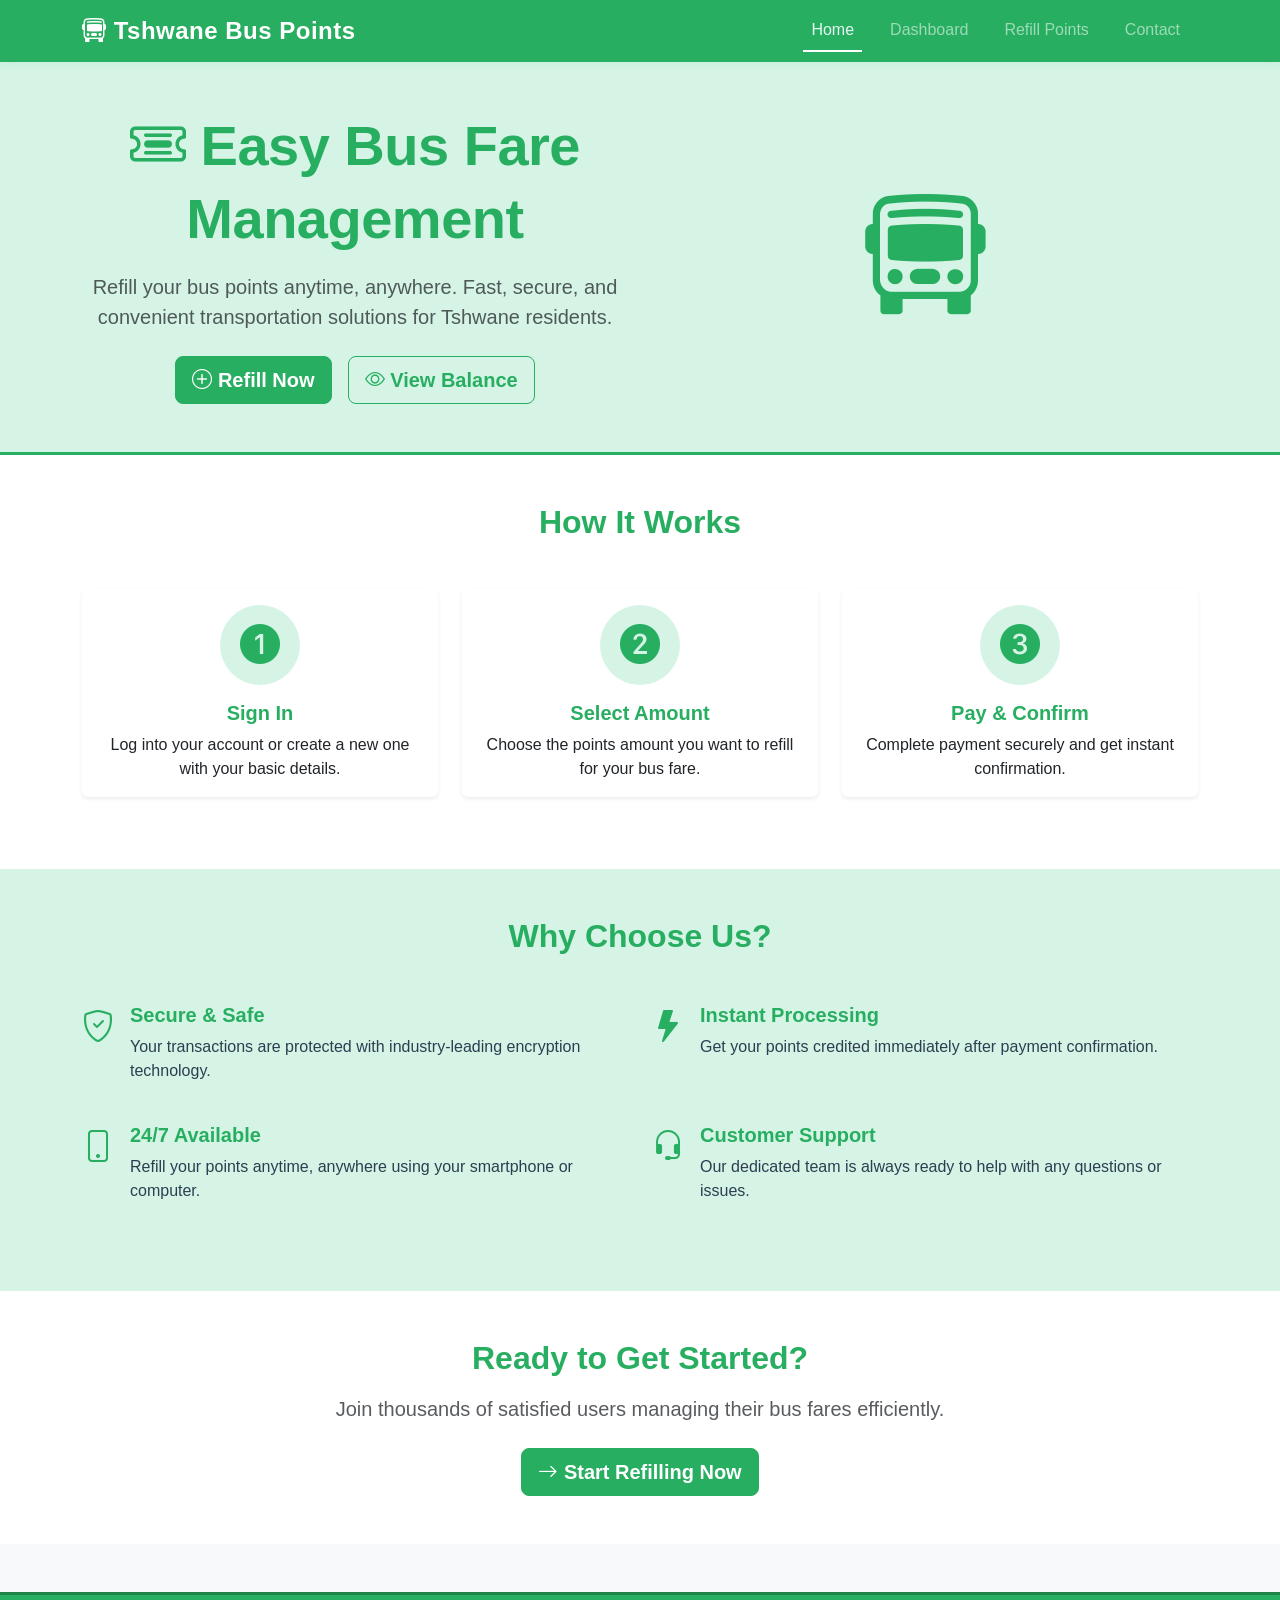
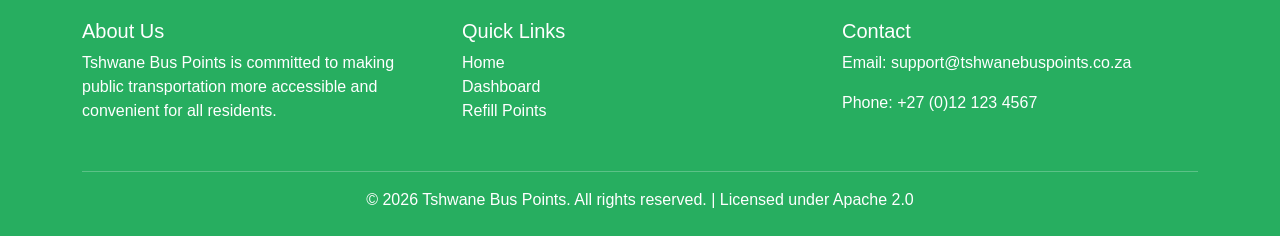
==== index.html @ 4500aa4b "Initial setup: Add dashboard, home, points refill pages with Bootstrap green theme" ====
<!DOCTYPE html>
<html lang="en">
<head>
    <meta charset="UTF-8">
    <meta name="viewport" content="width=device-width, initial-scale=1.0">
    <title>Tshwane Bus Fare Points - Home</title>
    <link href="https://cdn.jsdelivr.net/npm/bootstrap@5.3.3/dist/css/bootstrap.min.css" rel="stylesheet">
    <link rel="stylesheet" href="https://cdn.jsdelivr.net/npm/bootstrap-icons@1.11.0/font/bootstrap-icons.css">
    <link rel="stylesheet" href="css/style.css">
</head>
<body>
    <!-- Navigation -->
    <nav class="navbar navbar-expand-lg navbar-dark bg-green-primary">
        <div class="container">
            <a class="navbar-brand fw-bold" href="index.html">
                <i class="bi bi-bus-front"></i> Tshwane Bus Points
            </a>
            <button class="navbar-toggler" type="button" data-bs-toggle="collapse" data-bs-target="#navbarNav">
                <span class="navbar-toggler-icon"></span>
            </button>
            <div class="collapse navbar-collapse" id="navbarNav">
                <ul class="navbar-nav ms-auto">
                    <li class="nav-item">
                        <a class="nav-link active" href="index.html">Home</a>
                    </li>
                    <li class="nav-item">
                        <a class="nav-link" href="dashboard.html">Dashboard</a>
                    </li>
                    <li class="nav-item">
                        <a class="nav-link" href="PointsRefill.html">Refill Points</a>
                    </li>
                    <li class="nav-item">
                        <a class="nav-link" href="#contact">Contact</a>
                    </li>
                </ul>
            </div>
        </div>
    </nav>

    <!-- Hero Section -->
    <section class="hero-section bg-green-light text-center py-5">
        <div class="container">
            <div class="row align-items-center">
                <div class="col-md-6">
                    <h1 class="display-4 fw-bold text-green-primary mb-3">
                        <i class="bi bi-ticket-detailed"></i> Easy Bus Fare Management
                    </h1>
                    <p class="lead text-muted mb-4">
                        Refill your bus points anytime, anywhere. Fast, secure, and convenient transportation solutions for Tshwane residents.
                    </p>
                    <div class="d-flex gap-3 justify-content-center">
                        <a href="PointsRefill.html" class="btn btn-green btn-lg">
                            <i class="bi bi-plus-circle"></i> Refill Now
                        </a>
                        <a href="dashboard.html" class="btn btn-outline-green btn-lg">
                            <i class="bi bi-eye"></i> View Balance
                        </a>
                    </div>
                </div>
                <div class="col-md-6">
                    <div class="text-center">
                        <i class="bi bi-bus-front" style="font-size: 120px; color: #27ae60;"></i>
                    </div>
                </div>
            </div>
        </div>
    </section>

    <!-- How It Works -->
    <section class="py-5 bg-white">
        <div class="container">
            <h2 class="text-center text-green-primary fw-bold mb-5">How It Works</h2>
            <div class="row">
                <div class="col-md-4 mb-4">
                    <div class="card border-0 shadow-sm h-100 text-center card-hover">
                        <div class="card-body">
                            <div class="rounded-circle bg-green-light d-inline-flex align-items-center justify-content-center mb-3" style="width: 80px; height: 80px;">
                                <i class="bi bi-1-circle-fill text-green-primary" style="font-size: 40px;"></i>
                            </div>
                            <h5 class="card-title text-green-primary fw-bold">Sign In</h5>
                            <p class="card-text">Log into your account or create a new one with your basic details.</p>
                        </div>
                    </div>
                </div>
                <div class="col-md-4 mb-4">
                    <div class="card border-0 shadow-sm h-100 text-center card-hover">
                        <div class="card-body">
                            <div class="rounded-circle bg-green-light d-inline-flex align-items-center justify-content-center mb-3" style="width: 80px; height: 80px;">
                                <i class="bi bi-2-circle-fill text-green-primary" style="font-size: 40px;"></i>
                            </div>
                            <h5 class="card-title text-green-primary fw-bold">Select Amount</h5>
                            <p class="card-text">Choose the points amount you want to refill for your bus fare.</p>
                        </div>
                    </div>
                </div>
                <div class="col-md-4 mb-4">
                    <div class="card border-0 shadow-sm h-100 text-center card-hover">
                        <div class="card-body">
                            <div class="rounded-circle bg-green-light d-inline-flex align-items-center justify-content-center mb-3" style="width: 80px; height: 80px;">
                                <i class="bi bi-3-circle-fill text-green-primary" style="font-size: 40px;"></i>
                            </div>
                            <h5 class="card-title text-green-primary fw-bold">Pay & Confirm</h5>
                            <p class="card-text">Complete payment securely and get instant confirmation.</p>
                        </div>
                    </div>
                </div>
            </div>
        </div>
    </section>

    <!-- Features Section -->
    <section class="py-5 bg-green-light">
        <div class="container">
            <h2 class="text-center text-green-primary fw-bold mb-5">Why Choose Us?</h2>
            <div class="row">
                <div class="col-md-6 mb-4">
                    <div class="d-flex gap-3">
                        <div>
                            <i class="bi bi-shield-check text-green-primary" style="font-size: 32px;"></i>
                        </div>
                        <div>
                            <h5 class="text-green-primary fw-bold">Secure & Safe</h5>
                            <p>Your transactions are protected with industry-leading encryption technology.</p>
                        </div>
                    </div>
                </div>
                <div class="col-md-6 mb-4">
                    <div class="d-flex gap-3">
                        <div>
                            <i class="bi bi-lightning-fill text-green-primary" style="font-size: 32px;"></i>
                        </div>
                        <div>
                            <h5 class="text-green-primary fw-bold">Instant Processing</h5>
                            <p>Get your points credited immediately after payment confirmation.</p>
                        </div>
                    </div>
                </div>
                <div class="col-md-6 mb-4">
                    <div class="d-flex gap-3">
                        <div>
                            <i class="bi bi-phone text-green-primary" style="font-size: 32px;"></i>
                        </div>
                        <div>
                            <h5 class="text-green-primary fw-bold">24/7 Available</h5>
                            <p>Refill your points anytime, anywhere using your smartphone or computer.</p>
                        </div>
                    </div>
                </div>
                <div class="col-md-6 mb-4">
                    <div class="d-flex gap-3">
                        <div>
                            <i class="bi bi-headset text-green-primary" style="font-size: 32px;"></i>
                        </div>
                        <div>
                            <h5 class="text-green-primary fw-bold">Customer Support</h5>
                            <p>Our dedicated team is always ready to help with any questions or issues.</p>
                        </div>
                    </div>
                </div>
            </div>
        </div>
    </section>

    <!-- Call to Action -->
    <section class="py-5 bg-white">
        <div class="container text-center">
            <h2 class="fw-bold mb-3 text-green-primary">Ready to Get Started?</h2>
            <p class="lead text-muted mb-4">Join thousands of satisfied users managing their bus fares efficiently.</p>
            <a href="PointsRefill.html" class="btn btn-green btn-lg">
                <i class="bi bi-arrow-right"></i> Start Refilling Now
            </a>
        </div>
    </section>

    <!-- Footer -->
    <footer class="bg-green-primary text-white py-4 mt-5" id="contact">
        <div class="container">
            <div class="row">
                <div class="col-md-4 mb-3">
                    <h5>About Us</h5>
                    <p>Tshwane Bus Points is committed to making public transportation more accessible and convenient for all residents.</p>
                </div>
                <div class="col-md-4 mb-3">
                    <h5>Quick Links</h5>
                    <ul class="list-unstyled">
                        <li><a href="index.html" class="text-white text-decoration-none">Home</a></li>
                        <li><a href="dashboard.html" class="text-white text-decoration-none">Dashboard</a></li>
                        <li><a href="PointsRefill.html" class="text-white text-decoration-none">Refill Points</a></li>
                    </ul>
                </div>
                <div class="col-md-4 mb-3">
                    <h5>Contact</h5>
                    <p>Email: <a href="mailto:support@tshwanebuspoints.co.za" class="text-white text-decoration-none">support@tshwanebuspoints.co.za</a></p>
                    <p>Phone: <a href="tel:+27121234567" class="text-white text-decoration-none">+27 (0)12 123 4567</a></p>
                </div>
            </div>
            <hr class="border-light">
            <div class="text-center">
                <p class="mb-0">&copy; 2026 Tshwane Bus Points. All rights reserved. | Licensed under Apache 2.0</p>
            </div>
        </div>
    </footer>

    <script src="https://cdn.jsdelivr.net/npm/bootstrap@5.3.3/dist/js/bootstrap.bundle.min.js"></script>
    <script src="js/script.js"></script>
</body>
</html>
---- css/style.css ----
/* ============================================
   Tshwane Bus Fare Points Refill App
   Color Theme: Green (#27ae60)
   ============================================ */

/* Color Variables */
:root {
    --green-primary: #27ae60;
    --green-dark: #1e8449;
    --green-light: #d5f4e6;
    --text-dark: #2c3e50;
    --text-muted: #7f8c8d;
    --light-bg: #f8f9fa;
    --border-color: #ecf0f1;
}

/* ============================================
   Global Styles
   ============================================ */

body {
    font-family: 'Segoe UI', Tahoma, Geneva, Verdana, sans-serif;
    color: var(--text-dark);
    background-color: #f8f9fa;
}

a {
    color: var(--green-primary);
    text-decoration: none;
}

a:hover {
    color: var(--green-dark);
}

/* ============================================
   Utility Classes
   ============================================ */

.bg-green-primary {
    background-color: var(--green-primary) !important;
}

.bg-green-light {
    background-color: var(--green-light) !important;
}

.text-green-primary {
    color: var(--green-primary) !important;
}

.btn-green {
    background-color: var(--green-primary);
    border-color: var(--green-primary);
    color: white;
    font-weight: 600;
    transition: all 0.3s ease;
}

.btn-green:hover {
    background-color: var(--green-dark);
    border-color: var(--green-dark);
    color: white;
    transform: translateY(-2px);
    box-shadow: 0 4px 12px rgba(39, 174, 96, 0.3);
}

.btn-green:focus,
.btn-green:active {
    background-color: var(--green-dark);
    border-color: var(--green-dark);
    box-shadow: 0 0 0 0.25rem rgba(39, 174, 96, 0.25);
}

.btn-outline-green {
    color: var(--green-primary);
    border-color: var(--green-primary);
    font-weight: 600;
    transition: all 0.3s ease;
}

.btn-outline-green:hover {
    background-color: var(--green-primary);
    border-color: var(--green-primary);
    color: white;
    transform: translateY(-2px);
}

.btn-outline-green:focus,
.btn-outline-green:active {
    background-color: var(--green-primary);
    border-color: var(--green-primary);
    color: white;
    box-shadow: 0 0 0 0.25rem rgba(39, 174, 96, 0.25);
}

/* ============================================
   Navigation Bar
   ============================================ */

.navbar {
    box-shadow: 0 2px 8px rgba(39, 174, 96, 0.1);
}

.navbar-brand {
    font-size: 1.5rem;
    letter-spacing: 0.5px;
}

.navbar-nav .nav-link {
    margin: 0 10px;
    font-weight: 500;
    transition: all 0.3s ease;
}

.navbar-nav .nav-link:hover,
.navbar-nav .nav-link.active {
    color: #e8f8f5 !important;
    border-bottom: 2px solid white;
}

/* ============================================
   Hero Section
   ============================================ */

.hero-section {
    padding: 60px 0;
    border-bottom: 3px solid var(--green-primary);
}

.hero-section h1 {
    letter-spacing: -0.5px;
    line-height: 1.3;
}

/* ============================================
   Cards
   ============================================ */

.card {
    border: none;
    transition: all 0.3s ease;
}

.card-hover:hover {
    transform: translateY(-5px);
    box-shadow: 0 8px 20px rgba(39, 174, 96, 0.15) !important;
}

.card-header {
    border-bottom: 2px solid var(--green-primary);
    font-weight: 600;
}

.card-header.bg-green-primary {
    background-color: var(--green-primary) !important;
    border-bottom: none;
}

/* ============================================
   Forms
   ============================================ */

.form-control,
.form-select {
    border: 1px solid var(--border-color);
    border-radius: 6px;
    padding: 10px 12px;
    font-size: 14px;
    transition: all 0.3s ease;
}

.form-control:focus,
.form-select:focus {
    border-color: var(--green-primary);
    box-shadow: 0 0 0 0.2rem rgba(39, 174, 96, 0.15);
}

.form-check-input {
    width: 20px;
    height: 20px;
    border: 2px solid var(--border-color);
    margin-top: 2px;
    cursor: pointer;
    transition: all 0.3s ease;
}

.form-check-input:checked {
    background-color: var(--green-primary);
    border-color: var(--green-primary);
}

.form-check-input:focus {
    border-color: var(--green-primary);
    box-shadow: 0 0 0 0.25rem rgba(39, 174, 96, 0.25);
}

.form-label {
    color: var(--text-dark);
    font-weight: 500;
    margin-bottom: 8px;
}

.input-group-text {
    border: 1px solid var(--border-color);
    font-weight: 600;
}

/* ============================================
   Progress Bars
   ============================================ */

.progress {
    height: 8px;
    background-color: var(--border-color);
    border-radius: 10px;
}

.progress-bar {
    background-color: var(--green-primary);
    border-radius: 10px;
}

/* ============================================
   Badges
   ============================================ */

.badge {
    padding: 6px 12px;
    font-weight: 600;
    border-radius: 20px;
    font-size: 12px;
}

.badge.bg-success {
    background-color: var(--green-primary) !important;
}

/* ============================================
   Tables
   ============================================ */

.table {
    color: var(--text-dark);
}

.table thead {
    background-color: #f0f9f7;
    font-weight: 600;
}

.table tbody tr {
    border-bottom: 1px solid var(--border-color);
    transition: background-color 0.3s ease;
}

.table tbody tr:hover {
    background-color: var(--green-light);
}

/* ============================================
   Alerts
   ============================================ */

.alert-light {
    background-color: #f0f9f7;
    border-left: 4px solid var(--green-primary);
}

.alert-success {
    background-color: #d5f4e6;
    border: 1px solid var(--green-primary);
    color: var(--green-dark);
}

/* ============================================
   Modals
   ============================================ */

.modal-header {
    border-bottom: 2px solid var(--green-primary);
}

.modal-content {
    border: none;
    box-shadow: 0 8px 24px rgba(0, 0, 0, 0.12);
}

/* ============================================
   Footer
   ============================================ */

footer {
    background-color: var(--green-primary);
    border-top: 3px solid var(--green-dark);
}

footer a {
    color: #e8f8f5;
    transition: color 0.3s ease;
}

footer a:hover {
    color: white;
}

/* ============================================
   Responsive Design
   ============================================ */

@media (max-width: 768px) {
    .hero-section {
        padding: 40px 0;
    }

    .hero-section h1 {
        font-size: 2rem;
    }

    .navbar-nav .nav-link {
        margin: 8px 0;
        border-bottom: none !important;
    }

    .card {
        margin-bottom: 15px;
    }
}

/* ============================================
   Animations
   ============================================ */

@keyframes slideInDown {
    from {
        opacity: 0;
        transform: translateY(-20px);
    }
    to {
        opacity: 1;
        transform: translateY(0);
    }
}

@keyframes fadeIn {
    from {
        opacity: 0;
    }
    to {
        opacity: 1;
    }
}

.navbar {
    animation: slideInDown 0.5s ease;
}

.card {
    animation: fadeIn 0.6s ease;
}

/* ============================================
   Custom Cursor
   ============================================ */

.cursor-pointer {
    cursor: pointer;
}

button {
    cursor: pointer;
}

/* ============================================
   Scrollbar Styling
   ============================================ */

::-webkit-scrollbar {
    width: 10px;
}

::-webkit-scrollbar-track {
    background: var(--light-bg);
}

::-webkit-scrollbar-thumb {
    background: var(--green-primary);
    border-radius: 5px;
}

::-webkit-scrollbar-thumb:hover {
    background: var(--green-dark);
}

/* ============================================
   Print Styles
   ============================================ */

@media print {
    body {
        background-color: white;
    }

    .navbar,
    footer {
        display: none;
    }

    .card {
        box-shadow: none;
        border: 1px solid var(--border-color);
    }
}
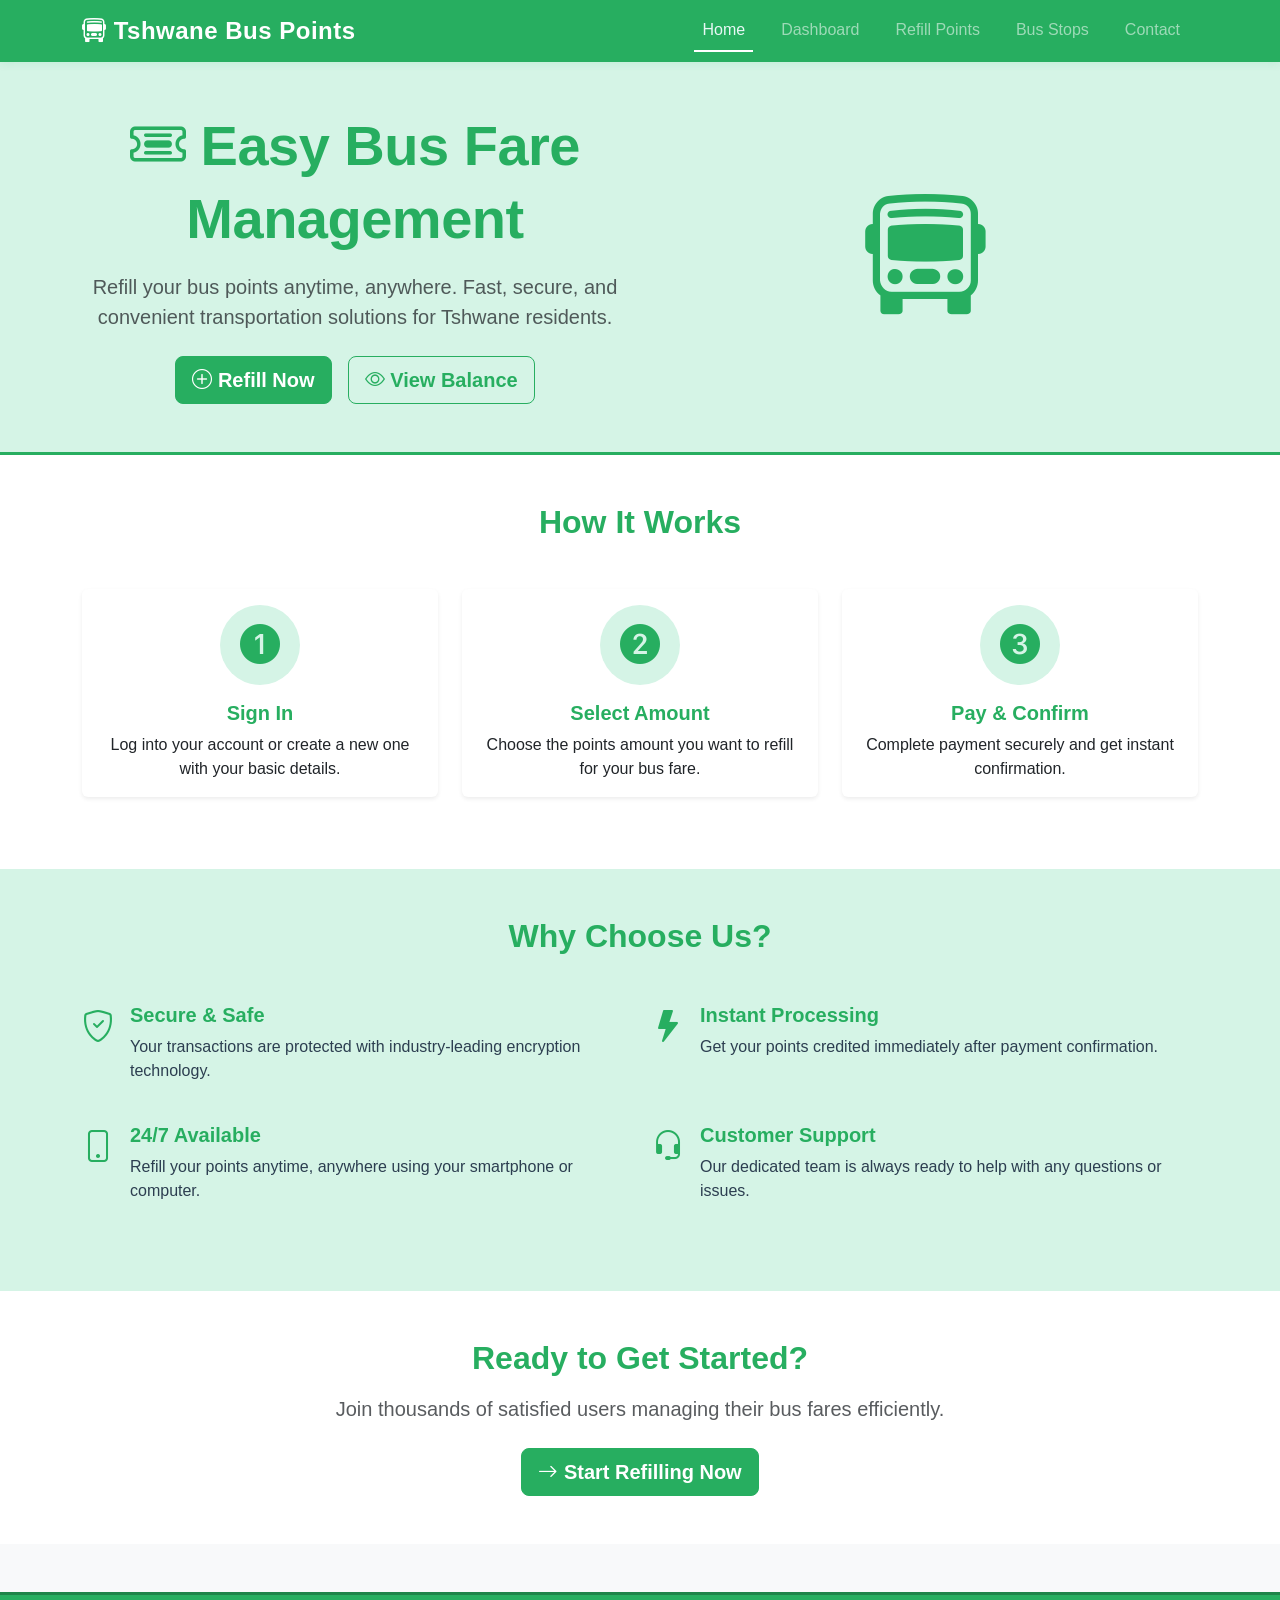
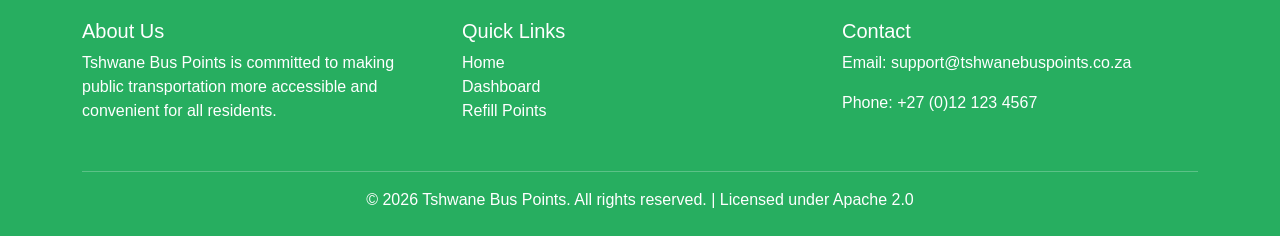
==== commit 30ecd5bd: "feat: align home navigation with rider journeys" ====
--- a/index.html
+++ b/index.html
@@ -15,7 +15,7 @@
             <a class="navbar-brand fw-bold" href="index.html">
                 <i class="bi bi-bus-front"></i> Tshwane Bus Points
             </a>
-            <button class="navbar-toggler" type="button" data-bs-toggle="collapse" data-bs-target="#navbarNav">
+            <button class="navbar-toggler" type="button" data-bs-toggle="collapse" data-bs-target="#navbarNav" aria-controls="navbarNav" aria-expanded="false" aria-label="Open navigation">
                 <span class="navbar-toggler-icon"></span>
             </button>
             <div class="collapse navbar-collapse" id="navbarNav">
@@ -28,6 +28,9 @@
                     </li>
                     <li class="nav-item">
                         <a class="nav-link" href="PointsRefill.html">Refill Points</a>
+                    </li>
+                    <li class="nav-item">
+                        <a class="nav-link" href="bus-stops.html">Bus Stops</a>
                     </li>
                     <li class="nav-item">
                         <a class="nav-link" href="#contact">Contact</a>
--- a/css/style.css
+++ b/css/style.css
@@ -411,3 +411,54 @@
         border: 1px solid var(--border-color);
     }
 }
+
+
+/* ============================================
+   Inclusive navigation and motion preferences
+   ============================================ */
+
+.skip-link {
+    position: fixed;
+    top: 0.75rem;
+    left: 0.75rem;
+    z-index: 2000;
+    padding: 0.7rem 1rem;
+    background: #ffffff;
+    color: var(--green-dark);
+    border: 2px solid var(--green-dark);
+    border-radius: 0.4rem;
+    font-weight: 700;
+    transform: translateY(-200%);
+    transition: transform 0.2s ease;
+}
+
+.skip-link:focus {
+    transform: translateY(0);
+}
+
+:focus-visible {
+    outline: 3px solid #145a32;
+    outline-offset: 3px;
+}
+
+.btn-check:focus-visible + .btn,
+.navbar-toggler:focus-visible {
+    outline: 3px solid #ffffff;
+    outline-offset: 3px;
+    box-shadow: none;
+}
+
+.navbar-toggler {
+    border-width: 2px;
+}
+
+@media (prefers-reduced-motion: reduce) {
+    *,
+    *::before,
+    *::after {
+        animation-duration: 0.01ms !important;
+        animation-iteration-count: 1 !important;
+        scroll-behavior: auto !important;
+        transition-duration: 0.01ms !important;
+    }
+}
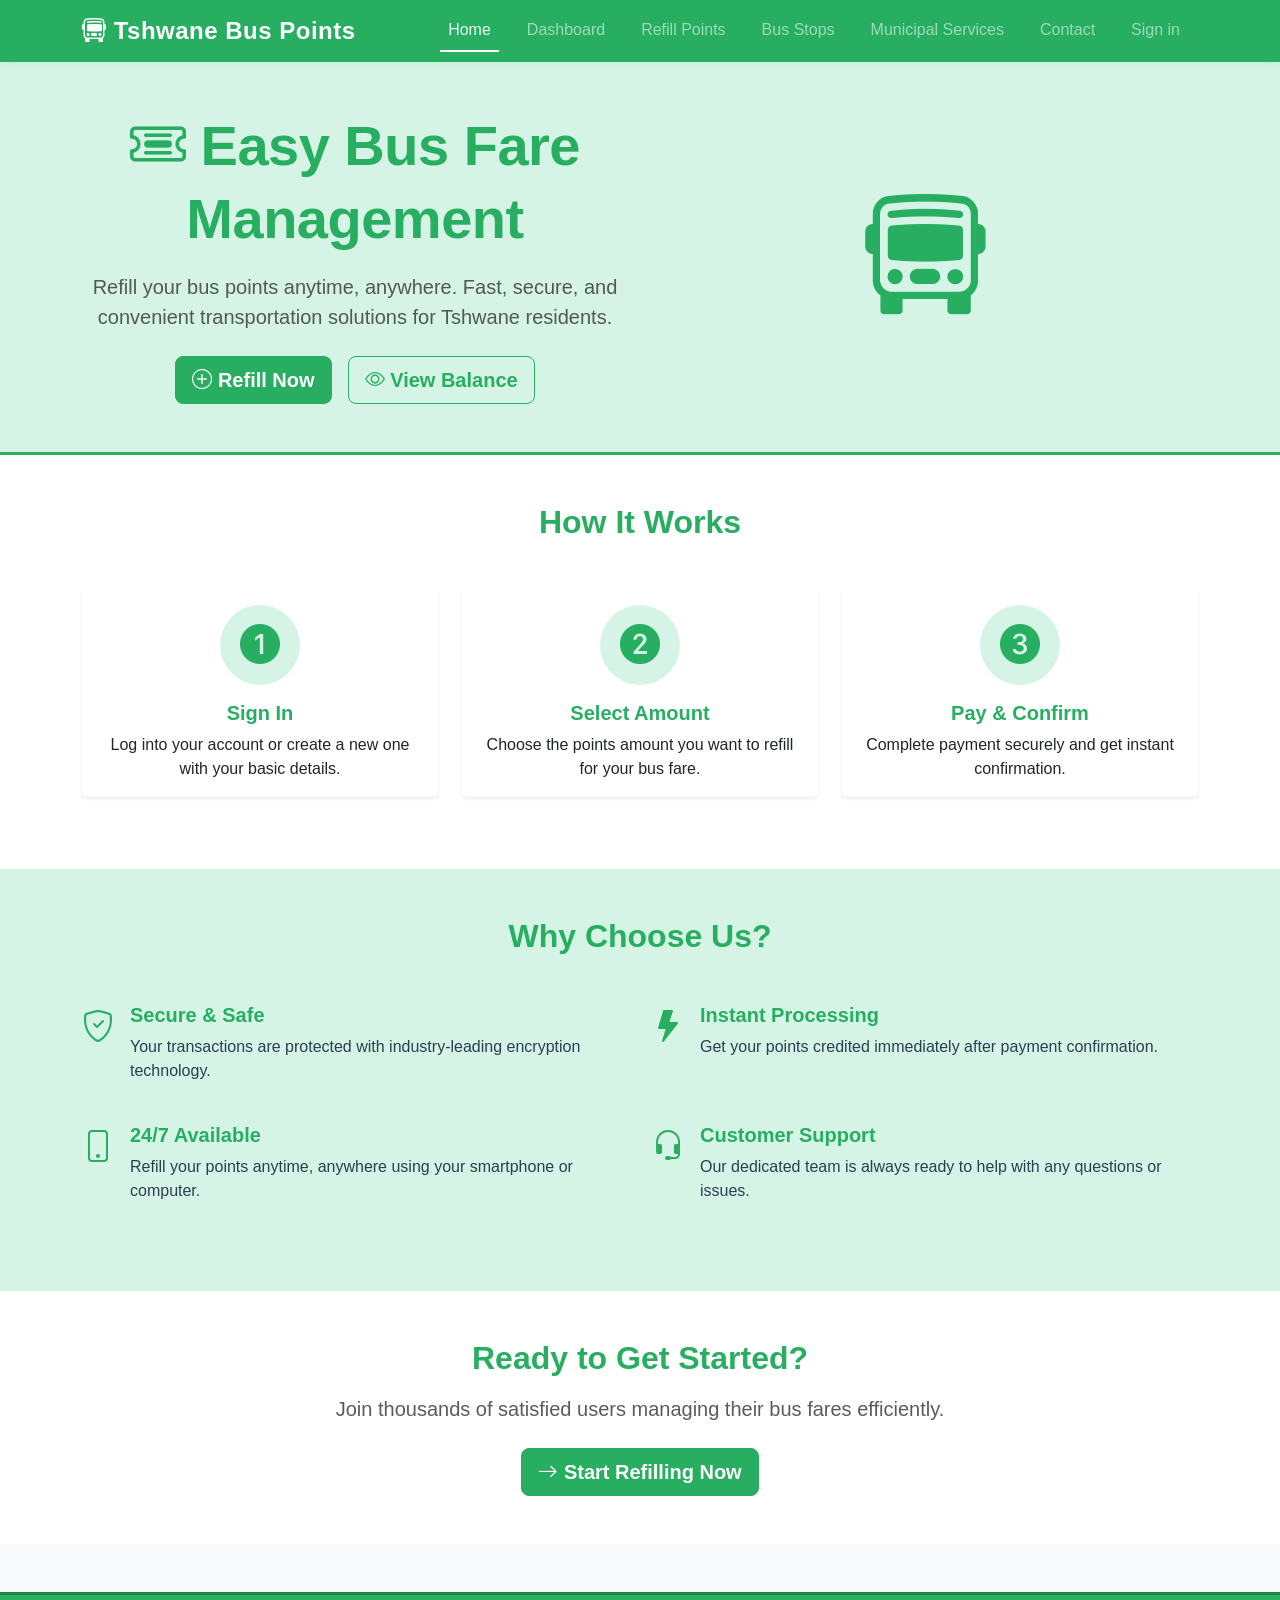
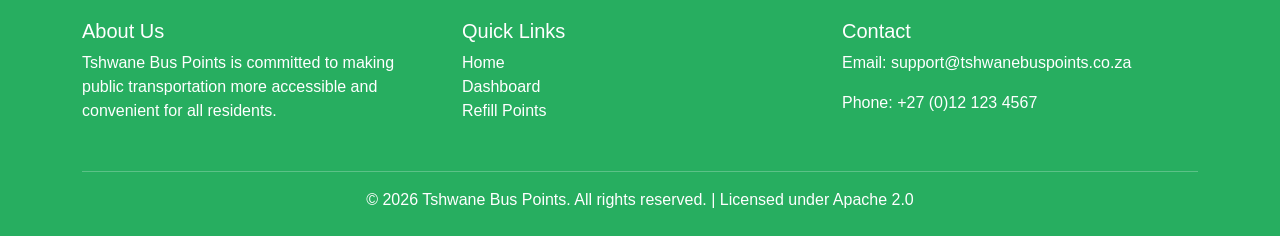
==== commit 6b999c4d: "Add municipal services to home navigation" ====
--- a/index.html
+++ b/index.html
@@ -31,6 +31,9 @@
                     </li>
                     <li class="nav-item">
                         <a class="nav-link" href="bus-stops.html">Bus Stops</a>
+                    </li>
+                    <li class="nav-item">
+                        <a class="nav-link" href="municipal-services.html">Municipal Services</a>
                     </li>
                     <li class="nav-item">
                         <a class="nav-link" href="#contact">Contact</a>
